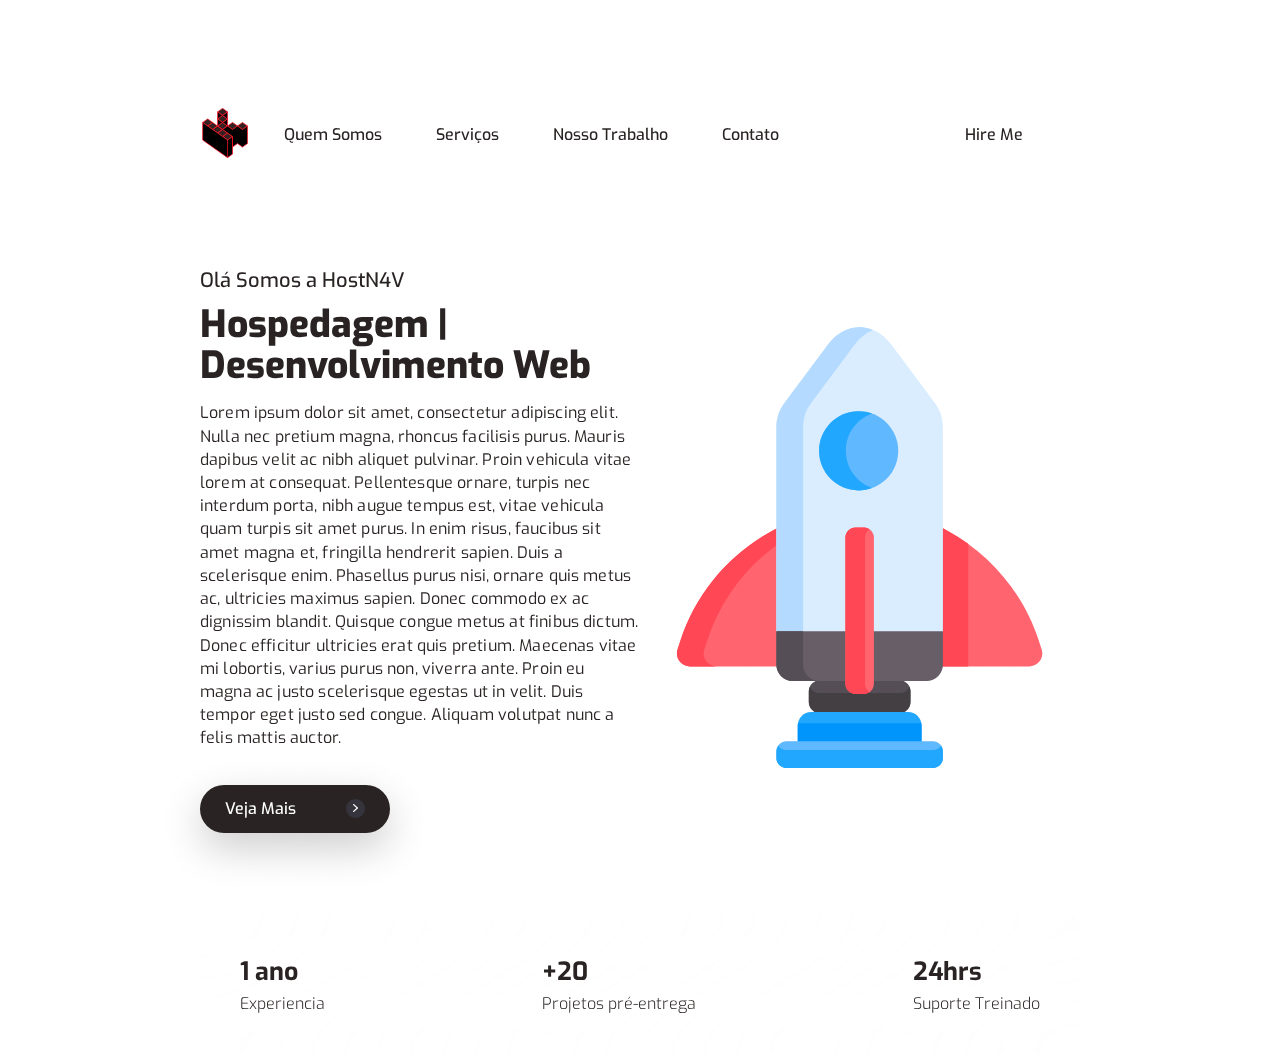
==== index.html @ 89708641 "1.0" ====
<!DOCTYPE html>
<html lang="en">
<head>
    <meta charset="UTF-8">
    <meta http-equiv="X-UA-Compatible" content="IE=edge">
    <meta name="viewport" content="width=device-width, initial-scale=1.0">
    <link rel="stylesheet" href="css/main.css">
    <title>Document</title>
</head>
<body>
    <div class="portfolio-main">
        <!--HEADER-->
        <header>
            <div class="container">
                <nav>
                    <div class="logo">
                    <a href="#"><img src="imagens/logo.svg" alt="logo"></a> 
                    </div>
                    <div class="navigation-bar">
                        <ul>
                            <li><a href="#">Quem Somos</a></li>
                            <li><a href="#">Serviços</a></li>
                            <li><a href="#">Nosso Trabalho</a></li>
                            <li><a href="#">Contato</a></li>
                            <li class="hire-btn"><a href="#">Hire me</a></li>
                        </ul>
                    </div>
                </nav>
            </div>
        </header>
        <!--Main Content-->
        <div class="main-content">
            <div class="container">
                <div class="main-content-wrapper">
                    <div class="col-left">
                        <span>Olá Somos a HostN4V</span>
                        <h1>Hospedagem | Desenvolvimento Web</h1>
                        <p>Lorem ipsum dolor sit amet, consectetur adipiscing elit. Nulla nec pretium magna, rhoncus facilisis purus. Mauris dapibus velit ac nibh aliquet pulvinar. Proin vehicula vitae lorem at consequat. Pellentesque ornare, turpis nec interdum porta, nibh augue tempus est, vitae vehicula quam turpis sit amet purus. In enim risus, faucibus sit amet magna et, fringilla hendrerit sapien. Duis a scelerisque enim. Phasellus purus nisi, ornare quis metus ac, ultricies maximus sapien. Donec commodo ex ac dignissim blandit. Quisque congue metus at finibus dictum. Donec efficitur ultricies erat quis pretium. Maecenas vitae mi lobortis, varius purus non, viverra ante. Proin eu magna ac justo scelerisque egestas ut in velit. Duis tempor eget justo sed congue. Aliquam volutpat nunc a felis mattis auctor.</p>
                        <a href="#" class="btn-main">Veja Mais
                            <span><img src="imagens/right-arrow.svg" alt="arrow"></span>
                        </a>
                    </div>
                    <div class="col-right">
                        <img src="imagens/foguete.svg" alt="display image">
                    </div>
                </div>
                <!--EXPERIENCIAS-->
                <div class="experience-section">
                    <div class="experience-inner">
                        <div class="col">
                            <h3> 1 ano</h3>
                            <p>Experiencia</p>
                        </div>
                        <div class="col">
                            <h3> +20 </h3>
                            <p>Projetos pré-entrega</p>
                        </div>
                        <div class="col">
                            <h3> 24hrs </h3>
                            <p>Suporte Treinado</p>
                        </div>                        
                    </div>
                </div>
            </div>
        </div>
    </div>
</body>
<script src="js/jquery.min.js"></script>
</html>
---- css/main.css ----
@import url('https://fonts.googleapis.com/css2?family=Exo:wght@100;300;400;500;600;700;900&display=swap');
*{
    padding: 0;
    margin: 0;
    box-sizing: border-box;
    font-family: 'Exo', sans-serif;
}
a{
    text-decoration: none;
}

body{
    min-height: 100vh;
    /*background: url(../imagens/bg2.jpg) no-repeat;*/
    background-size: cover;
}
.portfolio-main{
    min-height: 100vh;
    background: linear-gradient(
        153.28deg,
        rgba(255, 255, 255, 0.4) 1.19%,
        rgba(255,255,255, 0) 100%
    );
    backdrop-filter: blur(42px);
}

.container{
    width: 100%;
    padding: 0 200px;
}
/*NAVBAR*/
header{
    padding-top: 35px;
}
nav{
    display: flex;
    justify-content: space-between;
    align-items: center;
}
.navigation-bar ul{
    padding: 0;
    margin: 0;
}
.navigation-bar ul li{
    list-style: none;
    display: inline-block;
    margin: 0 25px;
}

.navigation-bar ul li a{
    font-size: 16px;
    font-weight: 500;
    line-height: 200px;
    color: #292423;
    text-transform: capitalize;
    transition: all 0.3s;
}
.navigation-bar ul li a:hover{
    opacity: 0.5;
}

.navigation-bar ul li.hire-btn{
    margin-left: 125px !important;
}
.navigation-bar ul li.hire-btn a{
    padding: 10px 32px;
    background-color: #fff;
    border-radius: 50px;
    font-weight: 500;
}
.navigation-bar ul li.hire-btn a:hover{
    background: #292423;
    color: #fff;
    opacity: 1;
}

/*MAIN CONTENT*/

.main-content-wrapper{
    width: 100%;
    height: 70vh;
    display: flex;
    justify-content: space-between;
    align-items: center;
}
.col-left span{
    display: block;
    font-size: 20px;
    font-weight: 500;
    line-height: 27px;
    color: #292423;
    margin-bottom: 10px;
}
.col-left h1{
    font-size: 37.3px;
    font-weight: 800;
    color: #292423;
    line-height: 41px;
    margin-bottom: 15px;
}
.col-left p{
    width: 100%;
    font-weight: normal;
    font-size: 16px;
    line-height: 145%;
    color: #292423;
    margin-bottom: 20px;
    letter-spacing: 0.01em;
}
a.btn-main{
    display: flex;
    justify-content: space-between;
    align-items: center;
    padding: 13px 25px;
    background: #292423;
    width: 190px;
    border-radius: 50px;
    color: #fff;
    font-size: 16px;
    line-height: 22px;
    font-weight: 500;
    text-transform: capitalize;
    margin-top: 35px;
    box-shadow: 0 15px 40px rgba(0, 0, 0, 0.2);
    transition: all 0.3s;
}

a.btn-main:hover{
    background-color: #fff;
    color: #292423;
}
a.btn-main span{
    display: inline-block;
    width: 19px;
    height: 19px;
    background: #35343d;
    border-radius: 50px;
    margin: 0 0 0 12px;
    transition: all 0.3s;
    text-align: center;
}

a.btn-main span img{
    margin: 0 0 7px 0;
}
a.btn-main:hover span{
    background: #ccc;
}

/*Experience*/
.experience-section{
    margin-top: 50px;
    width: 100%;
    padding: 40px 40px;
    background: rgba(255, 255, 255, 0.2);
    backdrop-filter: blur(42px);
    border-radius: 10px;
}

.experience-inner{
    display: flex;
    justify-content: space-between;
    align-items: center;
}

.experience-inner .col h3{
    font-size: 25px;
    color: #292423;
    font-weight: 700;
    margin-bottom: 5px;
}
.experience-inner .col p{
    font-size: 16px;
    color: #292423;
    font-weight: 300;
    margin-bottom: 0px;
}

@media(max-width:768px) {
    header{
        padding-top: 15px;
    }
    .container{
        padding: 0 20px;
    }
    .main-content-wrapper{
        margin-top: 50px;
        height: auto;
        flex-direction: column-reverse;
    }
    .portfolio-main{
        height: auto;
    }
    .col-left{
        margin-top: 50px;
    }
    .col-left span{
        font-size: 16px;
        line-height: normal;
    }
    .col-left h1{
        font-size: 30px;
    }
    .col-left p{
        width: 100%;
    }
    a.btn-main span img{
        margin: 0 0 4px 0;
    }
}
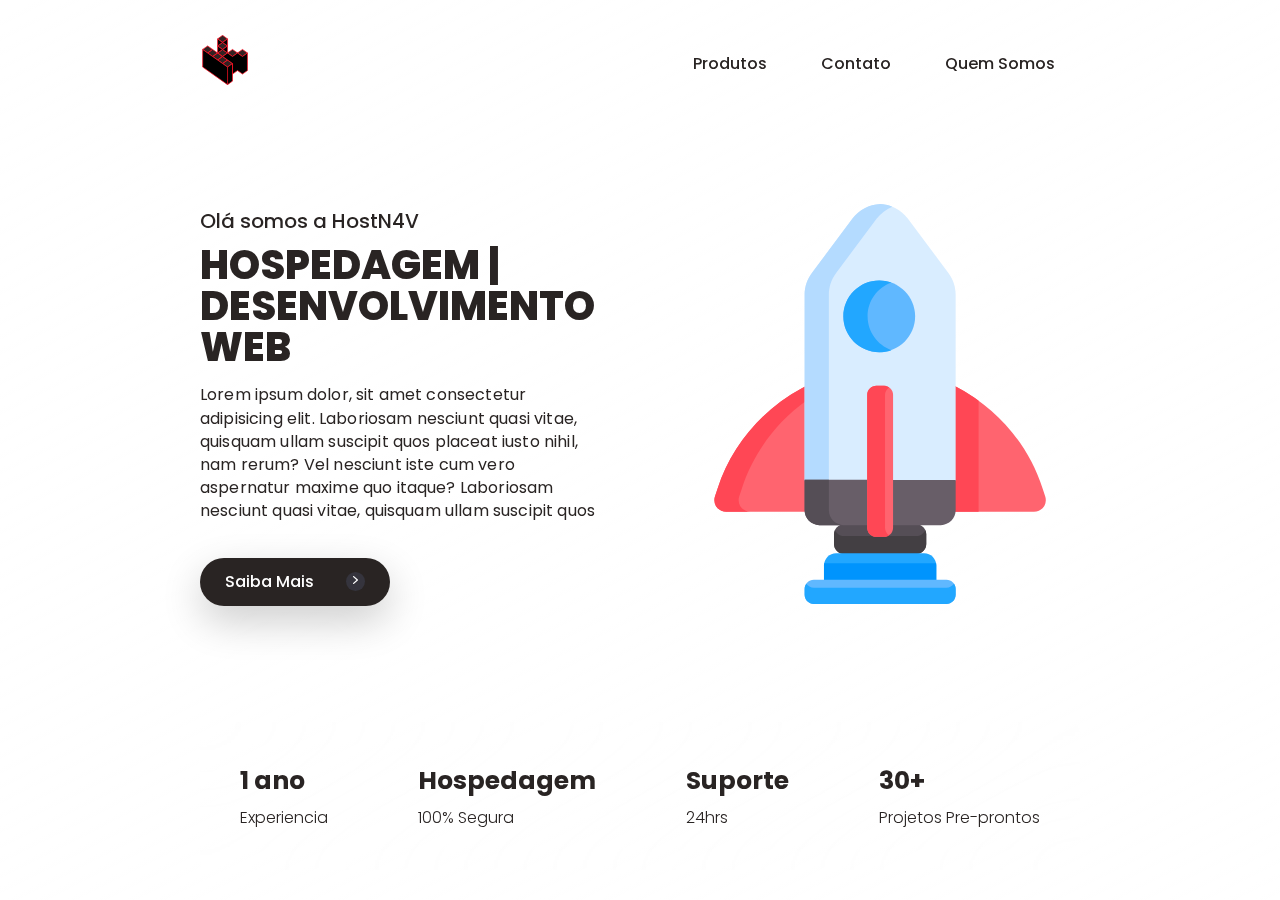
==== commit 4fd9fc25: "2.0" ====
--- a/index.html
+++ b/index.html
@@ -9,61 +9,75 @@
 </head>
 <body>
     <div class="portfolio-main">
-        <!--HEADER-->
+        <!-- Header -->
         <header>
             <div class="container">
                 <nav>
                     <div class="logo">
-                    <a href="#"><img src="imagens/logo.svg" alt="logo"></a> 
+                        <a href="#"><img src="/imagens/logo.svg" alt="logo"></a>
+                    </div>
+                    <!-- toggle bar -->
+                    <div class="toggle-bar" id="toggle">
+                        <span></span>
+                        <span></span>
+                        <span></span>
                     </div>
                     <div class="navigation-bar">
                         <ul>
+                            <li><a href="#">Produtos</a></li>
+                            <li><a href="#">Contato</a></li>
                             <li><a href="#">Quem Somos</a></li>
-                            <li><a href="#">Serviços</a></li>
-                            <li><a href="#">Nosso Trabalho</a></li>
-                            <li><a href="#">Contato</a></li>
-                            <li class="hire-btn"><a href="#">Hire me</a></li>
                         </ul>
                     </div>
                 </nav>
             </div>
         </header>
-        <!--Main Content-->
+
+        <!-- main content -->
         <div class="main-content">
             <div class="container">
                 <div class="main-content-wrapper">
                     <div class="col-left">
-                        <span>Olá Somos a HostN4V</span>
-                        <h1>Hospedagem | Desenvolvimento Web</h1>
-                        <p>Lorem ipsum dolor sit amet, consectetur adipiscing elit. Nulla nec pretium magna, rhoncus facilisis purus. Mauris dapibus velit ac nibh aliquet pulvinar. Proin vehicula vitae lorem at consequat. Pellentesque ornare, turpis nec interdum porta, nibh augue tempus est, vitae vehicula quam turpis sit amet purus. In enim risus, faucibus sit amet magna et, fringilla hendrerit sapien. Duis a scelerisque enim. Phasellus purus nisi, ornare quis metus ac, ultricies maximus sapien. Donec commodo ex ac dignissim blandit. Quisque congue metus at finibus dictum. Donec efficitur ultricies erat quis pretium. Maecenas vitae mi lobortis, varius purus non, viverra ante. Proin eu magna ac justo scelerisque egestas ut in velit. Duis tempor eget justo sed congue. Aliquam volutpat nunc a felis mattis auctor.</p>
-                        <a href="#" class="btn-main">Veja Mais
-                            <span><img src="imagens/right-arrow.svg" alt="arrow"></span>
+                        <span>Olá somos a HostN4V</span>
+                        <h1>HOSPEDAGEM | DESENVOLVIMENTO WEB</h1>
+                        <p>Lorem ipsum dolor, sit amet consectetur adipisicing elit. Laboriosam nesciunt quasi vitae,
+                            quisquam ullam suscipit quos placeat iusto nihil, nam rerum? Vel nesciunt iste cum vero
+                            aspernatur maxime quo itaque? Laboriosam nesciunt quasi vitae,
+                            quisquam ullam suscipit quos</p>
+                        <a href="#" class="btn-main">
+                            Saiba Mais
+                            <span> <img src="/imagens/right-arrow.svg" alt="arrow"></span>
                         </a>
                     </div>
                     <div class="col-right">
-                        <img src="imagens/foguete.svg" alt="display image">
+                        <img src="/imagens/foguete.svg" alt="Display image">
                     </div>
                 </div>
-                <!--EXPERIENCIAS-->
+                <!-- experience -->
                 <div class="experience-section">
                     <div class="experience-inner">
                         <div class="col">
-                            <h3> 1 ano</h3>
+                            <h3>1 ano</h3>
                             <p>Experiencia</p>
                         </div>
                         <div class="col">
-                            <h3> +20 </h3>
-                            <p>Projetos pré-entrega</p>
+                            <h3>Hospedagem</h3>
+                            <p>100% Segura</p>
                         </div>
                         <div class="col">
-                            <h3> 24hrs </h3>
-                            <p>Suporte Treinado</p>
-                        </div>                        
+                            <h3>Suporte</h3>
+                            <p>24hrs</p>
+                        </div>
+                        <div class="col">
+                            <h3>30+</h3>
+                            <p>Projetos Pre-prontos</p>
+                        </div>
                     </div>
                 </div>
             </div>
         </div>
     </div>
+    <script src="js/main.js"></script>
 </body>
-<script src="js/jquery.min.js"></script>
+<script type="text/javascript" src="https://cdnjs.cloudflare.com/ajax/libs/jquery/3.5.1/jquery.min.js"></script>
 </html>--- a/css/main.css
+++ b/css/main.css
@@ -1,210 +1,293 @@
-@import url('https://fonts.googleapis.com/css2?family=Exo:wght@100;300;400;500;600;700;900&display=swap');
-*{
+
+@import url('https://fonts.googleapis.com/css2?family=Poppins:ital,wght@0,100;0,200;0,300;0,400;0,500;0,600;0,700;0,800;0,900;1,100;1,200;1,300;1,400;1,500;1,600;1,700;1,800;1,900&display=swap');
+
+* {
+  padding: 0;
+  margin: 0;
+  box-sizing: border-box;
+  font-family: 'Poppins', sans-serif;
+}
+
+a {
+  text-decoration: none;
+}
+
+body {
+  min-height: 100vh;
+  /*background: url(imagens/bg.jpg ) no-repeat;*/
+  background-size: cover;
+}
+.portfolio-main {
+  min-height: 100vh;
+  background: linear-gradient(
+    153.28deg,
+    rgba(255, 255, 255, 0.4) 1.19%,
+    rgba(255, 255, 255, 0) 100%
+  );
+  backdrop-filter: blur(42px);
+}
+
+.container {
+  width: 100%;
+  padding: 0 200px;
+}
+/* Navbar */
+header {
+  padding-top: 35px;
+}
+nav {
+  display: flex;
+  justify-content: space-between;
+  align-items: center;
+}
+.navigation-bar ul {
+  padding: 0;
+  margin: 0;
+}
+
+.navigation-bar ul li {
+  list-style: none;
+  display: inline-block;
+  margin: 0 25px;
+}
+.navigation-bar ul li a {
+  font-size: 16px;
+  font-weight: 500;
+  line-height: 22px;
+  color: #292423;
+  text-transform: capitalize;
+  transition: all 0.3s;
+}
+.navigation-bar ul li a:hover {
+  opacity: 0.5;
+}
+.navigation-bar ul li.hire-btn {
+  margin-left: 125px !important;
+}
+.navigation-bar ul li.hire-btn a {
+  padding: 10px 32px;
+  background: #fff;
+  border-radius: 50px;
+  font-weight: 500;
+}
+.navigation-bar ul li.hire-btn a:hover {
+  background: #292423;
+  color: #fff;
+  opacity: 1;
+}
+/* main content */
+.main-content-wrapper {
+  width: 100%;
+  height: 70vh;
+  display: flex;
+  justify-content: space-between;
+  align-items: center;
+}
+.col-left span {
+  display: block;
+  font-size: 20px;
+  font-weight: 500;
+  line-height: 27px;
+  color: #292423;
+  margin-bottom: 10px;
+}
+.col-left h1 {
+  font-size: 40px;
+  font-weight: 800;
+  color: #292423;
+  line-height: 41px;
+  margin-bottom: 15px;
+}
+.col-left p {
+  width: 85%;
+  font-weight: normal;
+  font-size: 16px;
+  line-height: 145%;
+  color: #292423;
+  margin-bottom: 20px;
+  letter-spacing: 0.01em;
+}
+a.btn-main {
+  display: flex;
+  justify-content: space-between;
+  align-items: center;
+  padding: 13px 25px;
+  background: #292423;
+  width: 190px;
+  border-radius: 50px;
+  color: #fff;
+  font-size: 16px;
+  line-height: 22px;
+  font-weight: 500;
+  text-transform: capitalize;
+  margin-top: 35px;
+  box-shadow: 0 15px 40px rgba(0, 0, 0, 0.2);
+  transition: all 0.3s;
+}
+a.btn-main:hover {
+  background: #fff;
+  color: #292423;
+}
+a.btn-main span {
+  display: inline-block;
+  width: 19px;
+  height: 19px;
+  background: #35343d;
+  border-radius: 50px;
+  margin: 0 0 0 12px;
+  transition: all 0.3s;
+  text-align: center;
+}
+a.btn-main span img {
+  margin: 0 0 8px 0;
+}
+a.btn-main:hover span {
+  background: #ccc;
+}
+/* Experience  */
+.experience-section {
+  width: 100%;
+  padding: 40px 40px;
+  background: rgba(255, 255, 255, 0.2);
+  backdrop-filter: blur(42px);
+  border-radius: 10px;
+}
+
+.experience-inner {
+  display: flex;
+  justify-content: space-between;
+  align-items: center;
+}
+
+.experience-inner .col h3 {
+  font-size: 25px;
+  color: #292423;
+  font-weight: 700;
+  margin-bottom: 5px;
+}
+.experience-inner .col p {
+  font-size: 16px;
+  color: #292423;
+  font-weight: 300;
+  margin-bottom: 0px;
+}
+@media (max-width: 768px) {
+  header {
+    padding-top: 15px;
+  }
+  .container {
+    padding: 0 20px;
+  }
+  .main-content-wrapper {
+    margin-top: 50px;
+    height: auto;
+    flex-direction: column-reverse;
+  }
+  .portfolio-main {
+    height: auto;
+  }
+  .col-left {
+    margin-top: 50px;
+  }
+  .col-left span {
+    font-size: 16px;
+    line-height: normal;
+  }
+  .col-left h1 {
+    font-size: 30px;
+  }
+  .col-left p {
+    width: 100%;
+  }
+  a.btn-main span img {
+    margin: 0px 0 4px 0;
+  }
+  .experience-section {
+    margin-top: 50px;
     padding: 0;
-    margin: 0;
-    box-sizing: border-box;
-    font-family: 'Exo', sans-serif;
-}
-a{
-    text-decoration: none;
-}
-
-body{
-    min-height: 100vh;
-    /*background: url(../imagens/bg2.jpg) no-repeat;*/
-    background-size: cover;
-}
-.portfolio-main{
-    min-height: 100vh;
-    background: linear-gradient(
-        153.28deg,
-        rgba(255, 255, 255, 0.4) 1.19%,
-        rgba(255,255,255, 0) 100%
-    );
-    backdrop-filter: blur(42px);
-}
-
-.container{
-    width: 100%;
-    padding: 0 200px;
-}
-/*NAVBAR*/
-header{
-    padding-top: 35px;
-}
-nav{
-    display: flex;
-    justify-content: space-between;
-    align-items: center;
-}
-.navigation-bar ul{
-    padding: 0;
-    margin: 0;
-}
-.navigation-bar ul li{
-    list-style: none;
-    display: inline-block;
-    margin: 0 25px;
-}
-
-.navigation-bar ul li a{
-    font-size: 16px;
-    font-weight: 500;
-    line-height: 200px;
-    color: #292423;
-    text-transform: capitalize;
-    transition: all 0.3s;
-}
-.navigation-bar ul li a:hover{
-    opacity: 0.5;
-}
-
-.navigation-bar ul li.hire-btn{
-    margin-left: 125px !important;
-}
-.navigation-bar ul li.hire-btn a{
-    padding: 10px 32px;
-    background-color: #fff;
-    border-radius: 50px;
-    font-weight: 500;
-}
-.navigation-bar ul li.hire-btn a:hover{
-    background: #292423;
-    color: #fff;
-    opacity: 1;
-}
-
-/*MAIN CONTENT*/
-
-.main-content-wrapper{
-    width: 100%;
-    height: 70vh;
-    display: flex;
-    justify-content: space-between;
-    align-items: center;
-}
-.col-left span{
-    display: block;
-    font-size: 20px;
-    font-weight: 500;
-    line-height: 27px;
-    color: #292423;
-    margin-bottom: 10px;
-}
-.col-left h1{
-    font-size: 37.3px;
-    font-weight: 800;
-    color: #292423;
-    line-height: 41px;
-    margin-bottom: 15px;
-}
-.col-left p{
-    width: 100%;
-    font-weight: normal;
-    font-size: 16px;
-    line-height: 145%;
-    color: #292423;
-    margin-bottom: 20px;
-    letter-spacing: 0.01em;
-}
-a.btn-main{
-    display: flex;
-    justify-content: space-between;
-    align-items: center;
-    padding: 13px 25px;
-    background: #292423;
-    width: 190px;
-    border-radius: 50px;
-    color: #fff;
-    font-size: 16px;
-    line-height: 22px;
-    font-weight: 500;
-    text-transform: capitalize;
-    margin-top: 35px;
-    box-shadow: 0 15px 40px rgba(0, 0, 0, 0.2);
-    transition: all 0.3s;
-}
-
-a.btn-main:hover{
-    background-color: #fff;
-    color: #292423;
-}
-a.btn-main span{
-    display: inline-block;
-    width: 19px;
-    height: 19px;
-    background: #35343d;
-    border-radius: 50px;
-    margin: 0 0 0 12px;
-    transition: all 0.3s;
+    background: transparent;
+  }
+  .experience-inner {
+    flex-direction: column;
     text-align: center;
-}
-
-a.btn-main span img{
-    margin: 0 0 7px 0;
-}
-a.btn-main:hover span{
-    background: #ccc;
-}
-
-/*Experience*/
-.experience-section{
-    margin-top: 50px;
+  }
+  .experience-inner .col {
     width: 100%;
     padding: 40px 40px;
     background: rgba(255, 255, 255, 0.2);
     backdrop-filter: blur(42px);
     border-radius: 10px;
-}
-
-.experience-inner{
-    display: flex;
-    justify-content: space-between;
-    align-items: center;
-}
-
-.experience-inner .col h3{
-    font-size: 25px;
-    color: #292423;
-    font-weight: 700;
-    margin-bottom: 5px;
-}
-.experience-inner .col p{
-    font-size: 16px;
-    color: #292423;
-    font-weight: 300;
-    margin-bottom: 0px;
-}
-
-@media(max-width:768px) {
-    header{
-        padding-top: 15px;
-    }
-    .container{
-        padding: 0 20px;
-    }
-    .main-content-wrapper{
-        margin-top: 50px;
-        height: auto;
-        flex-direction: column-reverse;
-    }
-    .portfolio-main{
-        height: auto;
-    }
-    .col-left{
-        margin-top: 50px;
-    }
-    .col-left span{
-        font-size: 16px;
-        line-height: normal;
-    }
-    .col-left h1{
-        font-size: 30px;
-    }
-    .col-left p{
-        width: 100%;
-    }
-    a.btn-main span img{
-        margin: 0 0 4px 0;
-    }
+    margin-bottom: 25px;
+  }
+}
+@media (min-width: 768px) and (max-width: 1200px) {
+  .container {
+    padding: 0 60px;
+  }
+}
+
+/* Toggle bar */
+.toggle-bar {
+  position: relative;
+  display: block;
+  width: 30px;
+  height: 30px;
+  padding-top: 5px;
+  cursor: pointer;
+}
+
+.toggle-bar span {
+  display: block;
+  width: 100%;
+  height: 3px;
+  background: #292423;
+  border-radius: 10px;
+  margin-bottom: 4px;
+}
+
+@media (min-width: 1200px) {
+  .toggle-bar {
+    display: none;
+  }
+}
+
+@media (max-width: 1200px) {
+  .navigation-bar {
+    display: none;
+  }
+  .navigation-bar {
+    position: absolute;
+    top: 79px;
+    left: 0;
+    right: 0;
+    width: 90%;
+    margin: auto;
+    background: rgba(255, 255, 255, 0.9);
+    backdrop-filter: blur(42px);
+    border-radius: 10px;
+    text-align: center;
+    z-index: 2;
+  }
+  .navigation-bar ul {
+    padding: 10px 0 20px;
+  }
+  .navigation-bar ul li {
+    padding: 10px 30px;
+    display: block;
+    margin: 0;
+    text-align: center;
+  }
+  .navigation-bar ul li.hire-btn {
+    margin-left: 0 !important;
+  }
+  .navigation-bar ul li.hire-btn a {
+    background: #292423;
+    color: #fff;
+  }
+}
+
+@media (min-width: 1200px) {
+  .navigation-bar {
+    display: block !important;
+  }
 }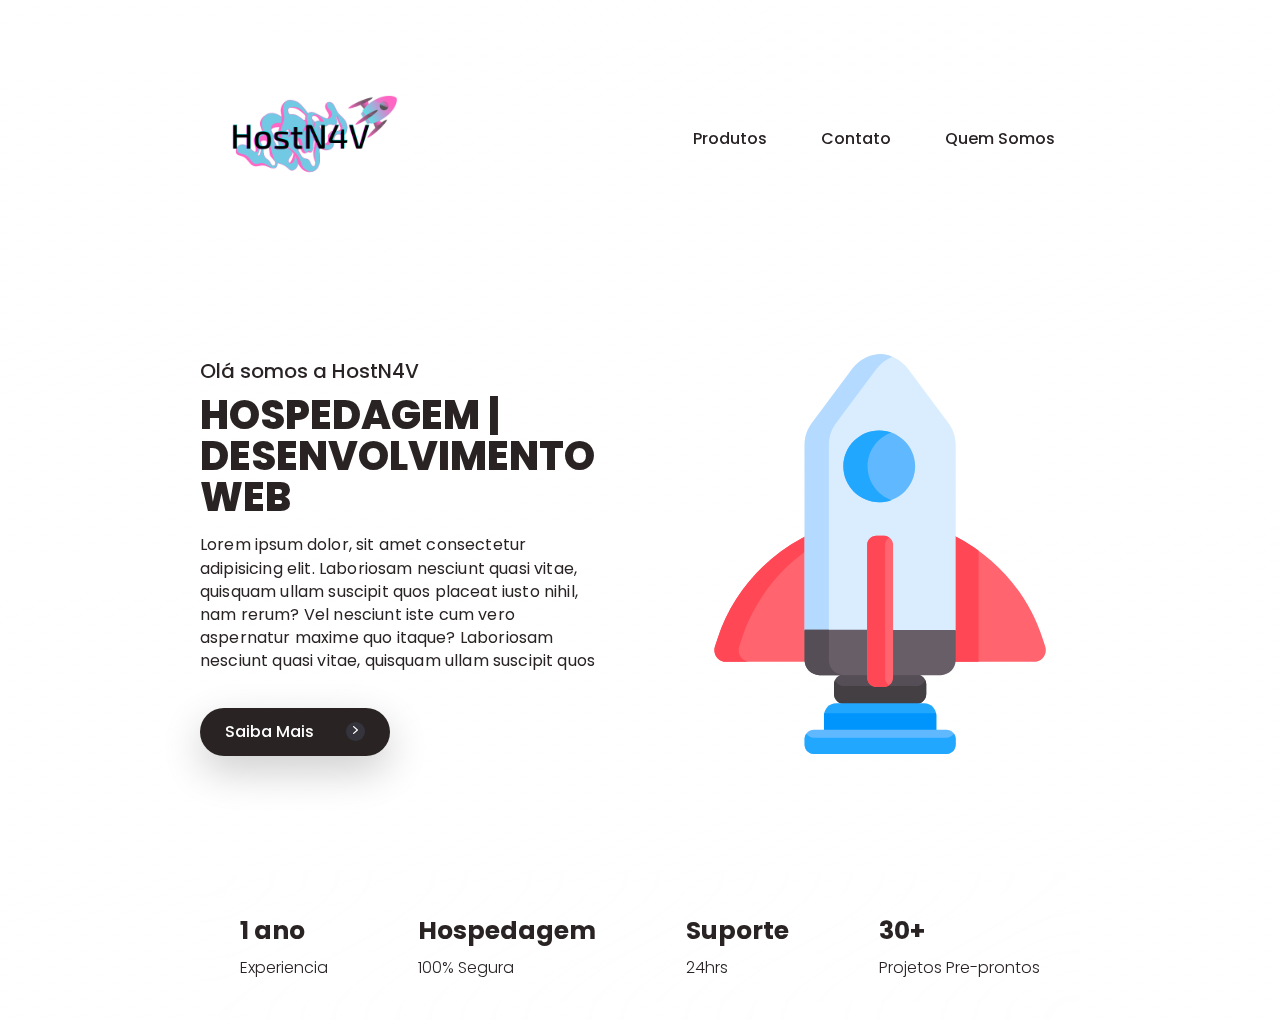
==== commit 26cd59ee: "2.1" ====
--- a/index.html
+++ b/index.html
@@ -14,7 +14,7 @@
             <div class="container">
                 <nav>
                     <div class="logo">
-                        <a href="#"><img src="/imagens/logo.svg" alt="logo"></a>
+                        <a href="#"><img src="imagens/HostN_V_Tamanho_original_.svg" alt="logo"></a>
                     </div>
                     <!-- toggle bar -->
                     <div class="toggle-bar" id="toggle">
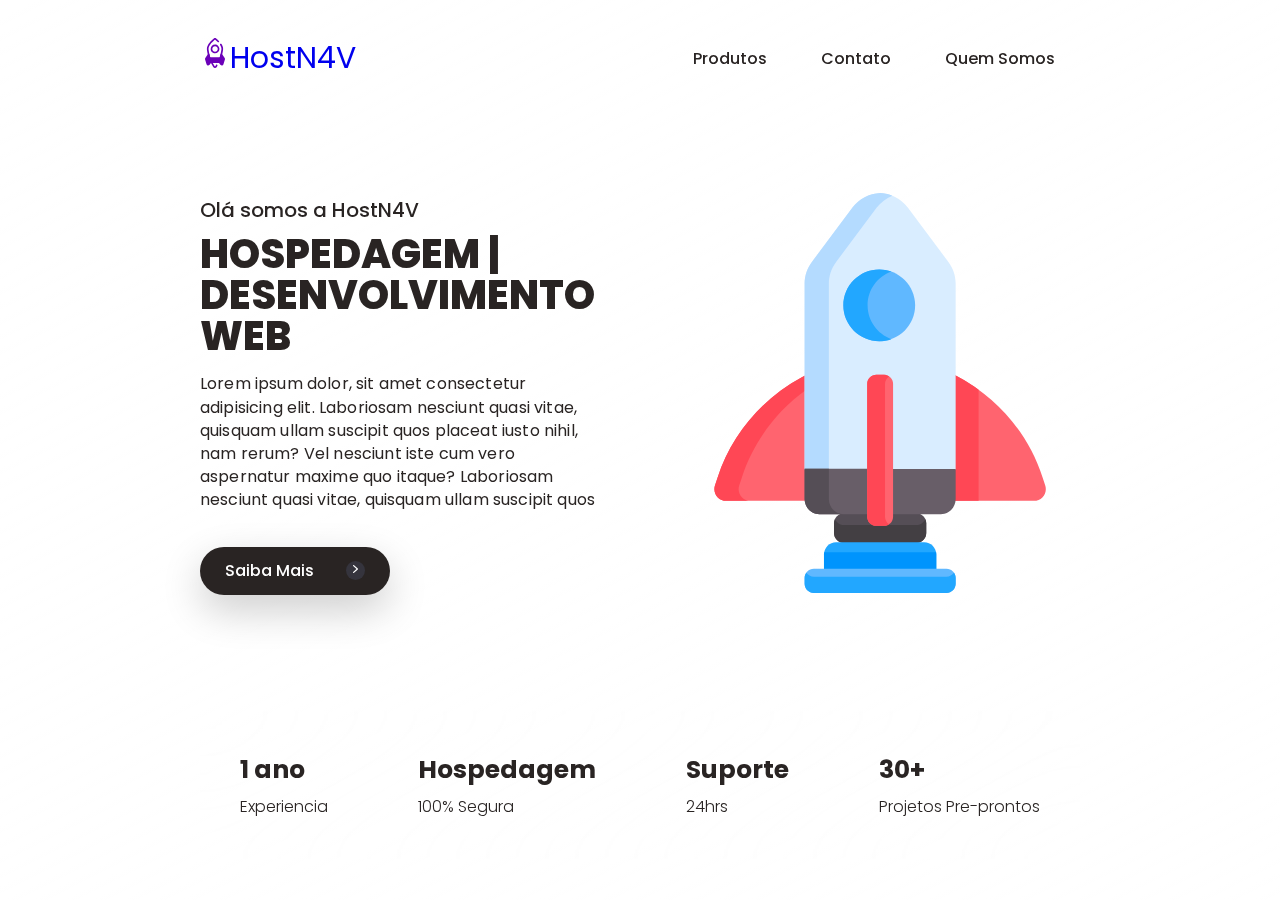
==== commit 3098042a: "2.2" ====
--- a/index.html
+++ b/index.html
@@ -1,5 +1,5 @@
 <!DOCTYPE html>
-<html lang="en">
+<html lang="pt-br">
 <head>
     <meta charset="UTF-8">
     <meta http-equiv="X-UA-Compatible" content="IE=edge">
@@ -14,7 +14,7 @@
             <div class="container">
                 <nav>
                     <div class="logo">
-                        <a href="#"><img src="imagens/HostN_V_Tamanho_original_.svg" alt="logo"></a>
+                        <a href="#"><img src="imagens/lg.svg" style="width: 30px;" alt="logo">HostN4V</a>
                     </div>
                     <!-- toggle bar -->
                     <div class="toggle-bar" id="toggle">
--- a/css/main.css
+++ b/css/main.css
@@ -39,6 +39,10 @@
   display: flex;
   justify-content: space-between;
   align-items: center;
+}
+
+nav .logo{
+  font-size: 30px;
 }
 .navigation-bar ul {
   padding: 0;
@@ -199,6 +203,10 @@
   .col-left p {
     width: 100%;
   }
+
+  .col-right img {
+    width: 200px;
+  }
   a.btn-main span img {
     margin: 0px 0 4px 0;
   }
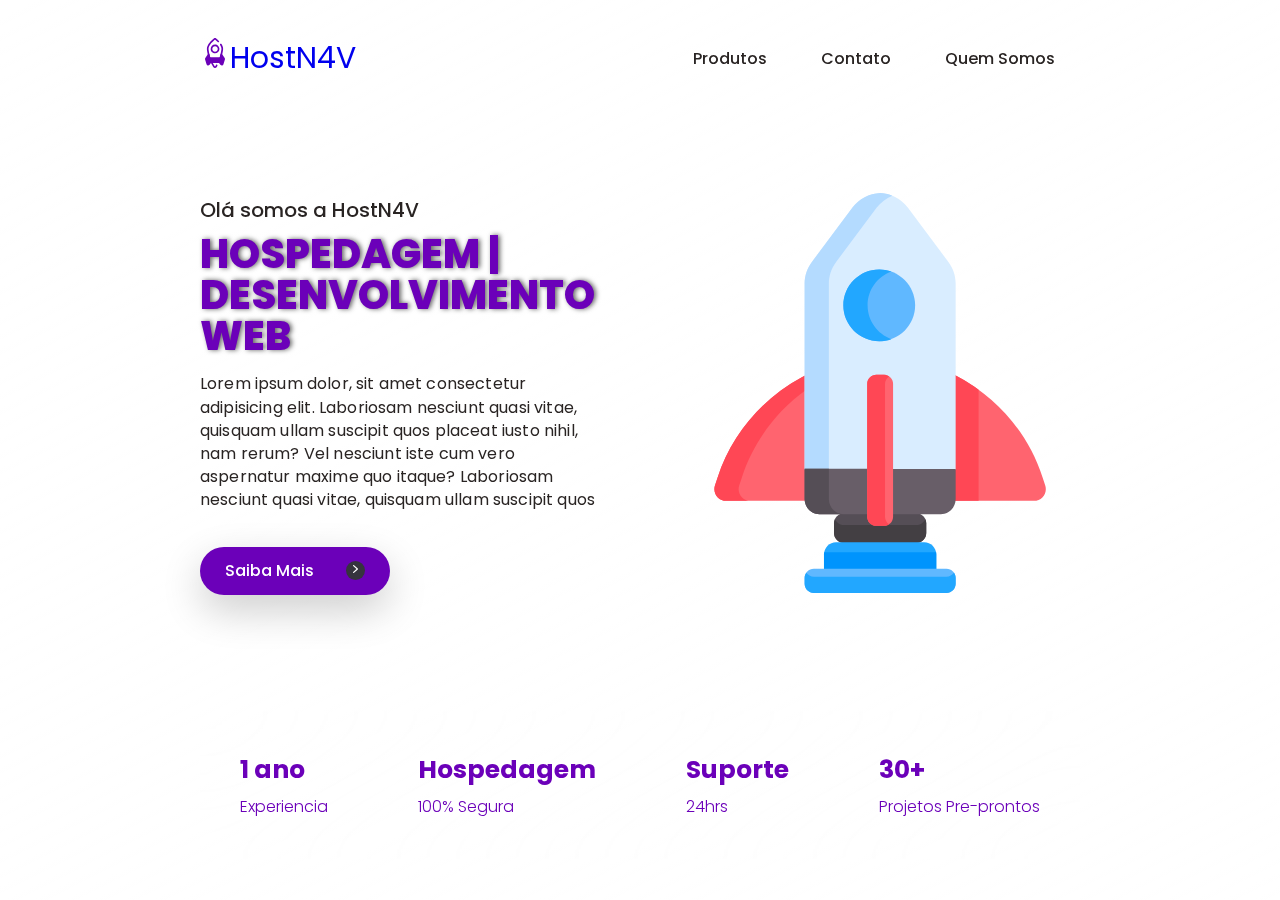
==== commit 35d8f7d7: "2.3" ====
--- a/index.html
+++ b/index.html
@@ -14,7 +14,7 @@
             <div class="container">
                 <nav>
                     <div class="logo">
-                        <a href="#"><img src="imagens/lg.svg" style="width: 30px;" alt="logo">HostN4V</a>
+                        <a href="/index.html"><img src="/imagens/lg.svg" style="width: 30px;" alt="logo">HostN4V</a>
                     </div>
                     <!-- toggle bar -->
                     <div class="toggle-bar" id="toggle">
@@ -24,9 +24,9 @@
                     </div>
                     <div class="navigation-bar">
                         <ul>
-                            <li><a href="#">Produtos</a></li>
-                            <li><a href="#">Contato</a></li>
-                            <li><a href="#">Quem Somos</a></li>
+                            <li><a href="/scr/produtos.html">Produtos</a></li>
+                            <li><a href="/scr/contato.html">Contato</a></li>
+                            <li><a href="/scr/quemsomos.html">Quem Somos</a></li>
                         </ul>
                     </div>
                 </nav>
--- a/css/main.css
+++ b/css/main.css
@@ -98,7 +98,8 @@
 .col-left h1 {
   font-size: 40px;
   font-weight: 800;
-  color: #292423;
+  color: #6B00B9;
+  text-shadow: rgba(0, 0, 0, 0.616) 2px 0 5px;
   line-height: 41px;
   margin-bottom: 15px;
 }
@@ -116,7 +117,7 @@
   justify-content: space-between;
   align-items: center;
   padding: 13px 25px;
-  background: #292423;
+  background: #6B00B9;
   width: 190px;
   border-radius: 50px;
   color: #fff;
@@ -130,7 +131,7 @@
 }
 a.btn-main:hover {
   background: #fff;
-  color: #292423;
+  color: #6B00B9;
 }
 a.btn-main span {
   display: inline-block;
@@ -146,7 +147,7 @@
   margin: 0 0 8px 0;
 }
 a.btn-main:hover span {
-  background: #ccc;
+  background: #6B00B9;
 }
 /* Experience  */
 .experience-section {
@@ -165,13 +166,13 @@
 
 .experience-inner .col h3 {
   font-size: 25px;
-  color: #292423;
+  color: #6B00B9;
   font-weight: 700;
   margin-bottom: 5px;
 }
 .experience-inner .col p {
   font-size: 16px;
-  color: #292423;
+  color: #6B00B9;
   font-weight: 300;
   margin-bottom: 0px;
 }
@@ -248,7 +249,7 @@
   display: block;
   width: 100%;
   height: 3px;
-  background: #292423;
+  background: #6B00B9;
   border-radius: 10px;
   margin-bottom: 4px;
 }
@@ -265,12 +266,12 @@
   }
   .navigation-bar {
     position: absolute;
-    top: 79px;
+    top: 70px;
     left: 0;
     right: 0;
-    width: 90%;
+    width: 100%;
     margin: auto;
-    background: rgba(255, 255, 255, 0.9);
+    background: #6c00b90e;
     backdrop-filter: blur(42px);
     border-radius: 10px;
     text-align: center;
